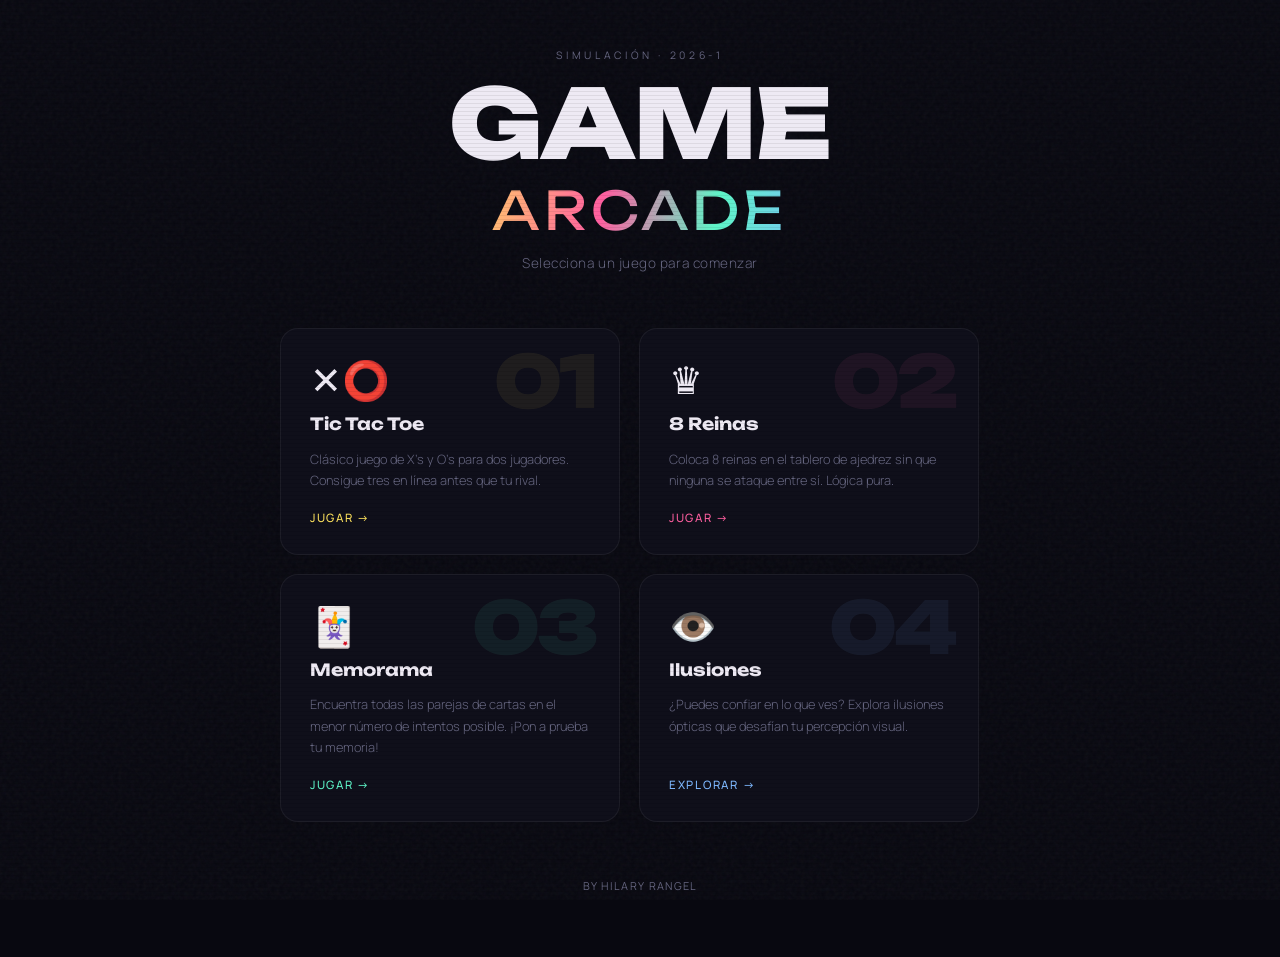
==== index.html @ 11eab3dc "primer commit" ====
<!DOCTYPE html>
<html lang="es">
<head>
  <meta charset="UTF-8" />
  <meta name="viewport" content="width=device-width, initial-scale=1.0" />
  <title>Simulación — Arcade</title>
  <link href="https://fonts.googleapis.com/css2?family=Unbounded:wght@400;700;900&family=Manrope:wght@300;400;500&display=swap" rel="stylesheet" />
  <link rel="stylesheet" href="style.css">
</head>
<body>

<div class="page">

  <header>
    <p class="eyebrow">Simulación · 2026-1</p>
    <h1 class="logo">
      <span class="logo-line1">GAME</span>
      <span class="logo-line2">ARCADE</span>
    </h1>
    <p class="tagline">Selecciona un juego para comenzar</p>
  </header>

  <div class="grid">

    <!-- Tic Tac Toe -->
    <a class="card" href="tictactoe/index.html" data-color="c1">
      <span class="card-num">01</span>
      <div class="card-icon">✕⭕</div>
      <h2 class="card-title">Tic Tac Toe</h2>
      <p class="card-desc">Clásico juego de X's y O's para dos jugadores. Consigue tres en línea antes que tu rival.</p>
      <span class="card-cta">Jugar →</span>
    </a>

    <!-- 8 Reinas -->
    <a class="card" href="8_reinas/index.html" data-color="c2">
      <span class="card-num">02</span>
      <div class="card-icon">♛</div>
      <h2 class="card-title">8 Reinas</h2>
      <p class="card-desc">Coloca 8 reinas en el tablero de ajedrez sin que ninguna se ataque entre sí. Lógica pura.</p>
      <span class="card-cta">Jugar →</span>
    </a>

    <!-- Memorama -->
    <a class="card" href="memorama/index.html" data-color="c3">
      <span class="card-num">03</span>
      <div class="card-icon">🃏</div>
      <h2 class="card-title">Memorama</h2>
      <p class="card-desc">Encuentra todas las parejas de cartas en el menor número de intentos posible. ¡Pon a prueba tu memoria!</p>
      <span class="card-cta">Jugar →</span>
    </a>

    <!-- Ilusiones -->
    <a class="card" href="ilusiones/index.html" data-color="c4">
      <span class="card-num">04</span>
      <div class="card-icon">👁️</div>
      <h2 class="card-title">Ilusiones</h2>
      <p class="card-desc">¿Puedes confiar en lo que ves? Explora ilusiones ópticas que desafían tu percepción visual.</p>
      <span class="card-cta">Explorar →</span>
    </a>

  </div>

  <footer>By Hilary Rangel</footer>

</div>

</body>
</html>
---- style.css ----
*, *::before, *::after { box-sizing: border-box; margin: 0; padding: 0; }

    :root {
      --bg:       #080810;
      --surface:  #0f0f1a;
      --border:   rgba(255,255,255,0.06);
      --text:     #eeeaf4;
      --muted:    #666680;
      --c1: #ffe45e;   /* yellow  — tictactoe */
      --c2: #ff5fa0;   /* pink    — 8 reinas  */
      --c3: #5ef5c8;   /* mint    — memorama  */
      --c4: #7eb8ff;   /* sky     — ilusiones */
    }

    @keyframes fadeUp {
      from { opacity:0; transform:translateY(28px); }
      to   { opacity:1; transform:translateY(0); }
    }
    @keyframes scanline {
      from { background-position: 0 0; }
      to   { background-position: 0 4px; }
    }
    @keyframes float {
      0%,100% { transform: translateY(0); }
      50%      { transform: translateY(-8px); }
    }

    html, body {
      height: 100%;
      background: var(--bg);
      color: var(--text);
      font-family: 'Manrope', sans-serif;
      overflow-x: hidden;
    }

    /* CRT scanlines overlay */
    body::after {
      content: '';
      position: fixed;
      inset: 0;
      background: repeating-linear-gradient(
        to bottom,
        transparent 0px,
        transparent 3px,
        rgba(0,0,0,0.07) 3px,
        rgba(0,0,0,0.07) 4px
      );
      pointer-events: none;
      z-index: 100;
    }

    /* noise grain */
    body::before {
      content: '';
      position: fixed;
      inset: 0;
      background-image: url("data:image/svg+xml,%3Csvg viewBox='0 0 256 256' xmlns='http://www.w3.org/2000/svg'%3E%3Cfilter id='n'%3E%3CfeTurbulence type='fractalNoise' baseFrequency='0.85' numOctaves='4' stitchTiles='stitch'/%3E%3C/filter%3E%3Crect width='100%25' height='100%25' filter='url(%23n)' opacity='0.045'/%3E%3C/svg%3E");
      pointer-events: none;
      z-index: 0;
    }

    .page {
      position: relative;
      z-index: 1;
      min-height: 100vh;
      display: flex;
      flex-direction: column;
      align-items: center;
      justify-content: center;
      padding: 3rem 1.5rem 4rem;
      gap: 3.5rem;
    }

    /* ── Header ── */
    header {
      text-align: center;
      animation: fadeUp 0.8s ease both;
    }

    .eyebrow {
      font-size: 0.65rem;
      letter-spacing: 0.35em;
      text-transform: uppercase;
      color: var(--muted);
      margin-bottom: 1rem;
    }

    .logo {
      font-family: 'Unbounded', sans-serif;
      font-weight: 900;
      font-size: clamp(2.8rem, 9vw, 6rem);
      line-height: 0.95;
      letter-spacing: -0.02em;
      position: relative;
      display: inline-block;
    }

    .logo-line1 { color: var(--text); }
    .logo-line2 {
      display: block;
      background: linear-gradient(100deg, var(--c1) 0%, var(--c2) 40%, var(--c3) 70%, var(--c4) 100%);
      -webkit-background-clip: text;
      -webkit-text-fill-color: transparent;
      background-clip: text;
      font-size: 0.55em;
      letter-spacing: 0.08em;
      font-weight: 400;
      margin-top: 0.3em;
    }

    .tagline {
      margin-top: 1.2rem;
      font-size: 0.85rem;
      color: var(--muted);
      letter-spacing: 0.04em;
      font-weight: 300;
    }

    /* ── Grid ── */
    .grid {
      display: grid;
      grid-template-columns: repeat(2, minmax(0, 340px));
      gap: 1.2rem;
      width: 100%;
      max-width: 720px;
    }

    @media (max-width: 560px) {
      .grid { grid-template-columns: 1fr; }
    }

    /* ── Card ── */
    .card {
      position: relative;
      text-decoration: none;
      color: inherit;
      background: var(--surface);
      border: 1px solid var(--border);
      border-radius: 18px;
      padding: 2rem 1.8rem 1.8rem;
      overflow: hidden;
      display: flex;
      flex-direction: column;
      gap: 0.9rem;
      cursor: pointer;
      transition:
        transform 0.35s cubic-bezier(.22,1,.36,1),
        border-color 0.3s,
        box-shadow 0.3s;
    }

    /* staggered entrance */
    .card:nth-child(1) { animation: fadeUp 0.7s 0.10s ease both; }
    .card:nth-child(2) { animation: fadeUp 0.7s 0.20s ease both; }
    .card:nth-child(3) { animation: fadeUp 0.7s 0.30s ease both; }
    .card:nth-child(4) { animation: fadeUp 0.7s 0.40s ease both; }

    /* per-card accent color via CSS var */
    .card[data-color="c1"] { --acc: var(--c1); }
    .card[data-color="c2"] { --acc: var(--c2); }
    .card[data-color="c3"] { --acc: var(--c3); }
    .card[data-color="c4"] { --acc: var(--c4); }

    /* glow blob */
    .card::before {
      content: '';
      position: absolute;
      width: 180px; height: 180px;
      border-radius: 50%;
      background: var(--acc);
      filter: blur(70px);
      opacity: 0;
      top: -40px; right: -40px;
      transition: opacity 0.45s;
      pointer-events: none;
    }

    .card:hover {
      transform: translateY(-7px) scale(1.015);
      border-color: var(--acc);
      box-shadow: 0 20px 50px -12px rgba(0,0,0,0.5);
    }
    .card:hover::before { opacity: 0.18; }

    /* index number watermark */
    .card-num {
      position: absolute;
      right: 1.4rem;
      top: 1rem;
      font-family: 'Unbounded', sans-serif;
      font-size: 4.5rem;
      font-weight: 900;
      color: var(--acc);
      opacity: 0.07;
      line-height: 1;
      pointer-events: none;
      letter-spacing: -0.04em;
    }

    /* emoji icon */
    .card-icon {
      font-size: 2.4rem;
      line-height: 1;
      animation: float 4s ease-in-out infinite;
    }
    .card:nth-child(2) .card-icon { animation-delay: -1s; }
    .card:nth-child(3) .card-icon { animation-delay: -2s; }
    .card:nth-child(4) .card-icon { animation-delay: -3s; }

    .card-title {
      font-family: 'Unbounded', sans-serif;
      font-size: 1.05rem;
      font-weight: 700;
      color: var(--text);
      line-height: 1.2;
    }

    .card-desc {
      font-size: 0.8rem;
      color: var(--muted);
      line-height: 1.65;
      font-weight: 300;
      flex: 1;
    }

    .card-cta {
      display: flex;
      align-items: center;
      gap: 0.45rem;
      font-size: 0.72rem;
      font-weight: 500;
      letter-spacing: 0.15em;
      text-transform: uppercase;
      color: var(--acc);
      margin-top: 0.3rem;
      transition: gap 0.2s;
    }
    .card:hover .card-cta { gap: 0.8rem; }

    /* accent bottom bar */
    .card::after {
      content: '';
      position: absolute;
      bottom: 0; left: 0; right: 0;
      height: 2px;
      background: var(--acc);
      transform: scaleX(0);
      transform-origin: left;
      transition: transform 0.35s cubic-bezier(.22,1,.36,1);
      border-radius: 0 0 18px 18px;
    }
    .card:hover::after { transform: scaleX(1); }

    /* ── Footer ── */
    footer {
      font-size: 0.68rem;
      color: var(--muted);
      letter-spacing: 0.12em;
      text-transform: uppercase;
      animation: fadeUp 0.7s 0.55s ease both;
    }
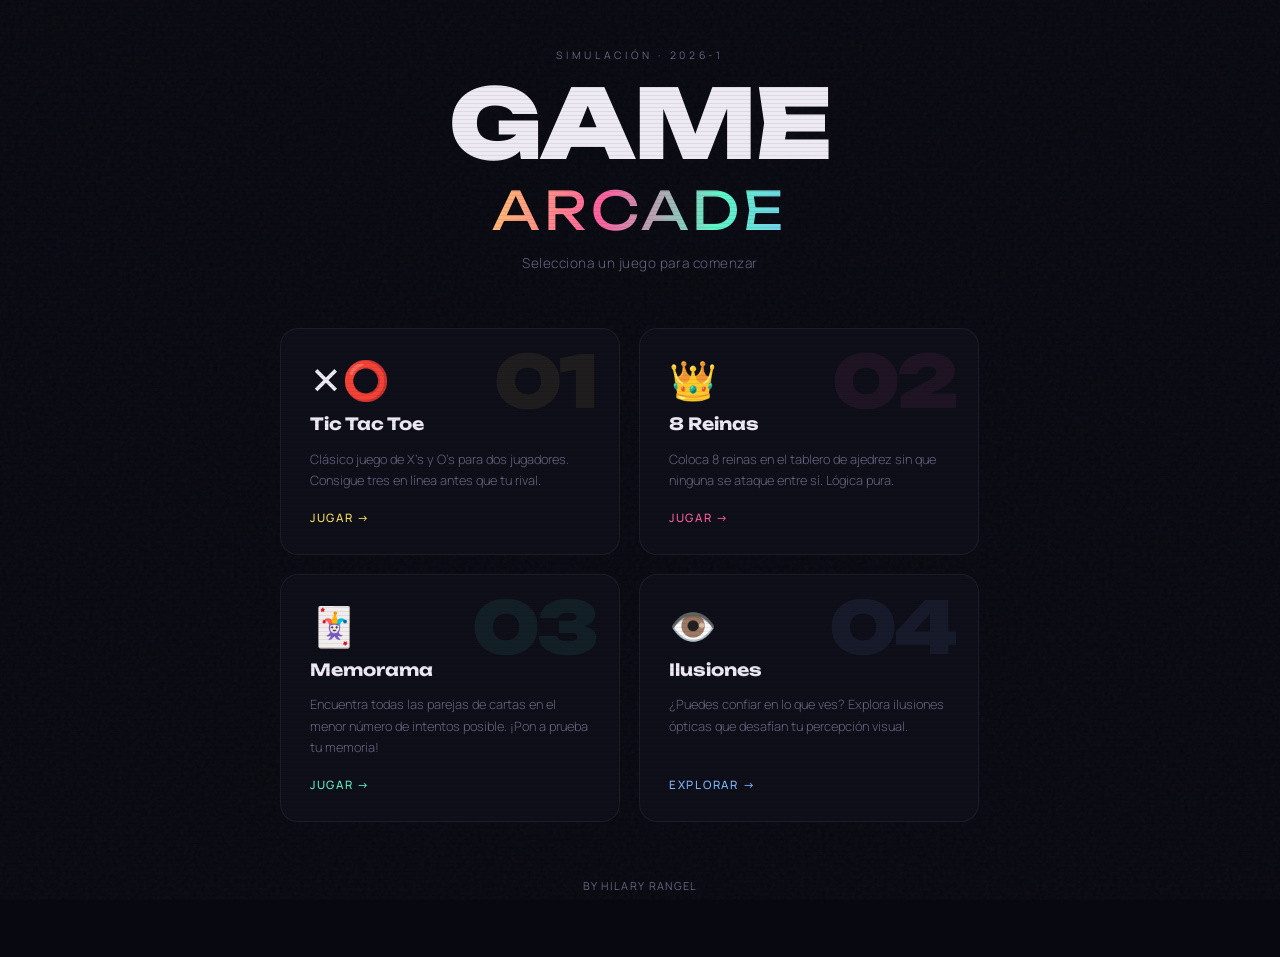
==== commit 7d5ba001: "Cambios en distintos index para unificar estilos" ====
--- a/index.html
+++ b/index.html
@@ -34,7 +34,7 @@
     <!-- 8 Reinas -->
     <a class="card" href="8_reinas/index.html" data-color="c2">
       <span class="card-num">02</span>
-      <div class="card-icon">♛</div>
+      <div class="card-icon">👑</div>
       <h2 class="card-title">8 Reinas</h2>
       <p class="card-desc">Coloca 8 reinas en el tablero de ajedrez sin que ninguna se ataque entre sí. Lógica pura.</p>
       <span class="card-cta">Jugar →</span>
